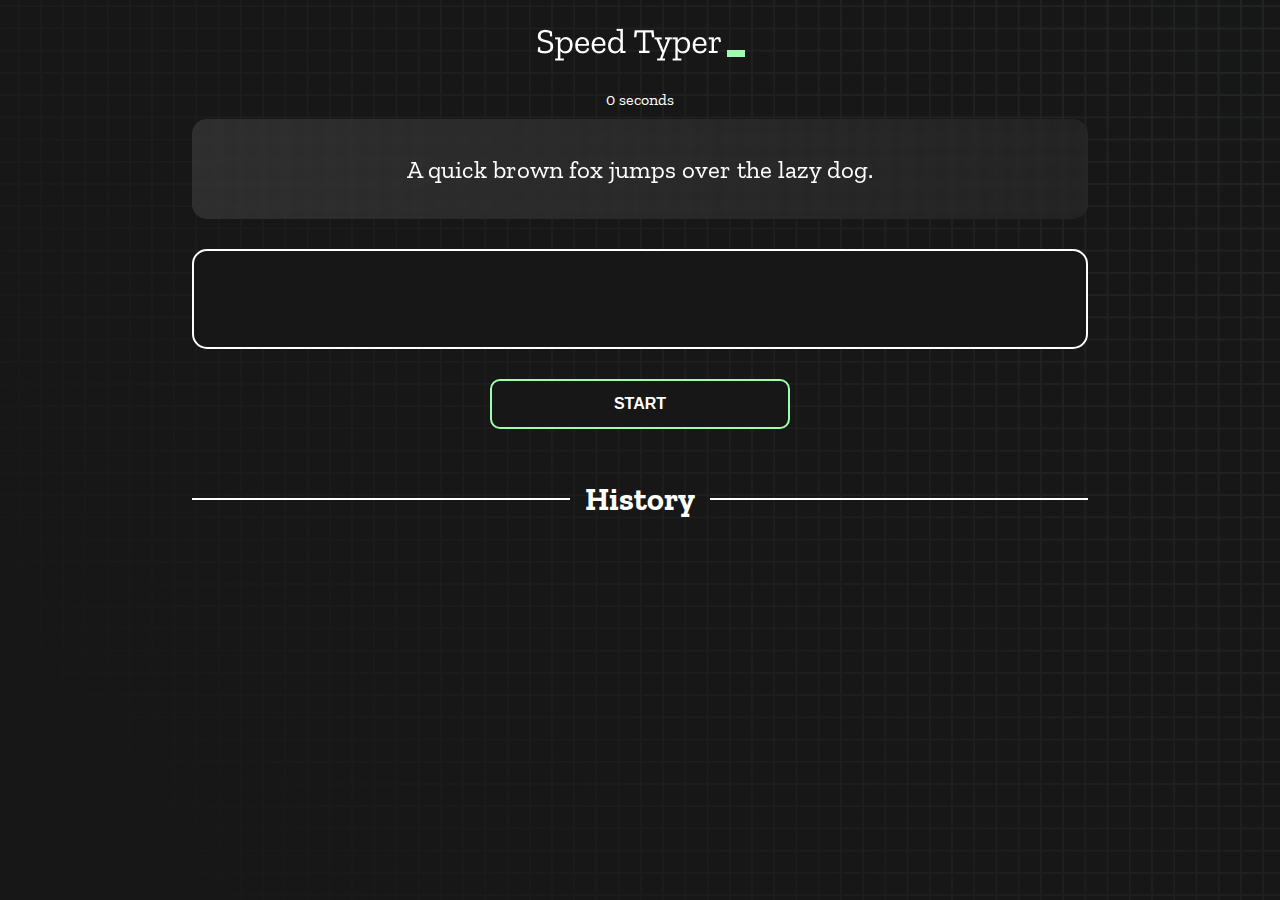
==== index.html @ 8aaa435a "Initial commit" ====
<!DOCTYPE html>
<html lang="en">
  <head>
    <meta charset="UTF-8" />
    <meta http-equiv="X-UA-Compatible" content="IE=edge" />
    <meta name="viewport" content="width=device-width, initial-scale=1.0" />
    <title>Speed Monster</title>
    <link rel="stylesheet" href="styles.css" />
    <link rel="preconnect" href="https://fonts.googleapis.com" />
    <link rel="preconnect" href="https://fonts.gstatic.com" crossorigin />
    <link
      href="https://fonts.googleapis.com/css2?family=Zilla+Slab:wght@300;400;500&display=swap"
      rel="stylesheet"
    />
  </head>
  <body>
    <h1 class="title"><img src="./logo.png" /></h1>
    <div id="show-time">0 seconds</div>

    <div class="box-container">
      <div id="question"></div>

      <div id="display" class="inactive"></div>

      <div class="buttons">
        <button id="starts">START</button>
      </div>

      <div class="divider-container">
        <div class="line"></div>
        <h1 class="title2">History</h1>
        <div class="line"></div>
      </div>
      <div id="histories"></div>
    </div>

    <div id="countdown"></div>
    <div id="modal-background" class="hidden"></div>
    <div id="result" class="hidden"></div>

    <script src="./history.js"></script>
    <script src="./script.js"></script>
  </body>
</html>
---- styles.css ----
* {
  padding: 0;
  margin: 0;
  box-sizing: border-box;
}

body {
  background-image: url("./bg.png");
  background-size: cover;
  background-position: left top;
  font-family: "Zilla Slab", serif;
}

.box-container {
  width: 70%;
  margin: 0 auto;
}

#question {
  height: 100px;
  display: flex;
  align-items: center;
  justify-content: center;
  color: white;
  font-size: 25px;
  border-radius: 15px;
  background: rgb(255, 255, 255);
  background: linear-gradient(
    92.49deg,
    rgba(255, 255, 255, 0.1) 0.18%,
    rgba(255, 255, 255, 0.05) 99.85%
  );
  backdrop-filter: blur(5px);
  margin-bottom: 30px;
}

#display {
  height: 100px;
  display: flex;
  flex-wrap: wrap;
  align-items: center;
  padding-left: 5rem;
  color: white;
  font-size: 32px;
  background-color: #171717;
  border: 2px solid #9dffad;
  border-radius: 15px;
}

#countdown {
  position: fixed;
  height: 100vh;
  width: 100vw;
  background-color: rgba(0, 0, 0, 0.8);
  top: 0;
  left: 0;
  display: flex;
  align-items: center;
  justify-content: center;
  font-size: 3rem;
  color: white;
  display: none;
}
#result {
  position: fixed;
  top: 10%; 
  left: 10%;
  transform: translate(-50%, -50%);
  height: 250px;
  width: 400px;
  background-color: #171717;
  border-radius: 15px;
  border: 2px solid #9dffad;
  color: white;
  text-align: center;
  padding: 2rem;
}
#show-time{
  text-align: center;
  color: white;
  margin: 10px 0;
}

.green {
  color: #9dffad;
}
.red {
  color: #eb6565;
}
.bold {
  font-weight: 700;
}
.inactive {
  border: 2px solid white !important;
}
.hidden {
  display: none;
}
.title {
  text-align: center;
  color: white;
  margin: 20px 0;
}

.divider-container {
  height: 80px;
  display: flex;
  justify-content: center;
  align-items: center;
  gap: 15px;
  margin: 0 auto;
}

.line {
  height: 2px;
  background: white;
  width: 100%;
}

.title2 {
  color: white;
  display: block;
}

.buttons {
  display: flex;
  justify-content: center;
  margin: 30px 0;
}
button {
  padding: 10px 20px;
  border: none;
  font-size: 16px;
  font-weight: bold;
  width: 300px;
  height: 50px;
  color: white;
  background-color: #171717;
  border-radius: 10px;
  border: 2px solid #9dffad;
  cursor: pointer;
}

#histories {
  display: flex;
  flex-wrap: wrap;
  justify-content: space-around;
}

.card {
  width: 100%;
  height: 100%;
  padding: 50px;
  display: flex;
  justify-content: space-between;
  align-items: center;
  padding: 20px 30px;
  color: white;
  border-radius: 15px;
  background: rgb(255, 255, 255);
  background: linear-gradient(
    92.49deg,
    rgba(255, 255, 255, 0.1) 0.18%,
    rgba(255, 255, 255, 0.05) 99.85%
  );
  backdrop-filter: blur(5px);
  margin-bottom: 30px;
}

#modal-background {
  background: rgb(255, 255, 255);
  background: linear-gradient(
    92.49deg,
    rgba(255, 255, 255, 0.1) 0.18%,
    rgba(255, 255, 255, 0.05) 99.85%
  );
  backdrop-filter: blur(5px);
  height: 100vh;
  width: 100%;
  position: fixed;
  top: 0;
}

@media only screen and (max-width: 700px) {
  .box-container {
    padding: 0 20px;
    width: 100%;
  }
  .card {
    flex-direction: column;
  }
}
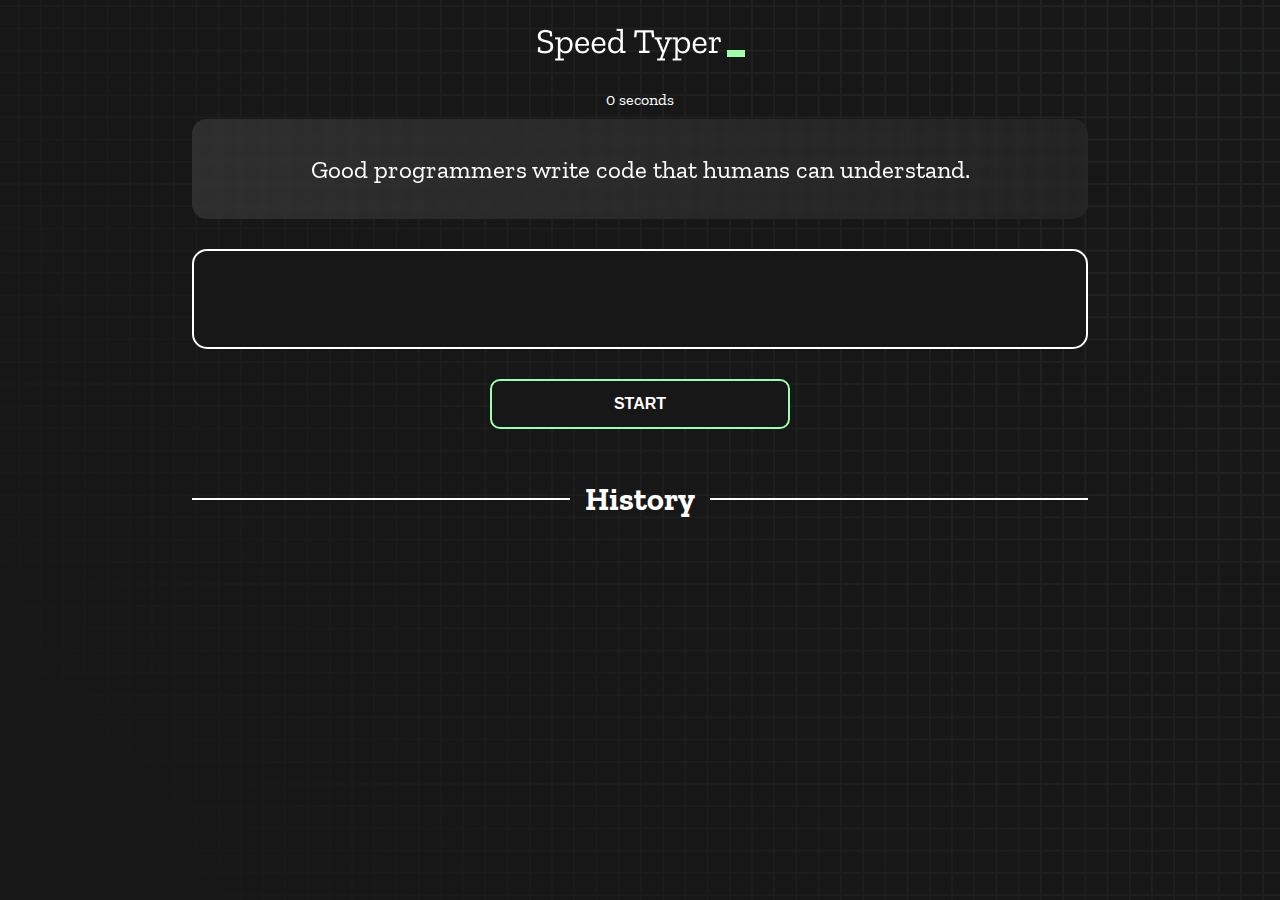
==== commit 14f9d61f: "changed title" ====
--- a/index.html
+++ b/index.html
@@ -4,7 +4,7 @@
     <meta charset="UTF-8" />
     <meta http-equiv="X-UA-Compatible" content="IE=edge" />
     <meta name="viewport" content="width=device-width, initial-scale=1.0" />
-    <title>Speed Monster</title>
+    <title>Typer Monster</title>
     <link rel="stylesheet" href="styles.css" />
     <link rel="preconnect" href="https://fonts.googleapis.com" />
     <link rel="preconnect" href="https://fonts.gstatic.com" crossorigin />
@@ -23,7 +23,7 @@
       <div id="display" class="inactive"></div>
 
       <div class="buttons">
-        <button id="starts">START</button>
+        <button id="start">START</button>
       </div>
 
       <div class="divider-container">
--- a/styles.css
+++ b/styles.css
@@ -63,8 +63,8 @@
 }
 #result {
   position: fixed;
-  top: 10%; 
-  left: 10%;
+  top: 50%; 
+  left: 50%;
   transform: translate(-50%, -50%);
   height: 250px;
   width: 400px;
@@ -142,19 +142,20 @@
 }
 
 #histories {
-  display: flex;
-  flex-wrap: wrap;
-  justify-content: space-around;
+  display: grid;
+  grid-template-columns: repeat(3, 1fr);
+  grid-gap: 15px;
 }
 
 .card {
   width: 100%;
   height: 100%;
-  padding: 50px;
+  padding: 20px;
   display: flex;
   justify-content: space-between;
+  gap: 20px;
   align-items: center;
-  padding: 20px 30px;
+  padding: 20px 20px;
   color: white;
   border-radius: 15px;
   background: rgb(255, 255, 255);
@@ -182,6 +183,12 @@
 }
 
 @media only screen and (max-width: 700px) {
+  #histories {
+    display: flex;
+    flex-wrap: wrap;
+    justify-content: space-between;
+  }
+
   .box-container {
     padding: 0 20px;
     width: 100%;
